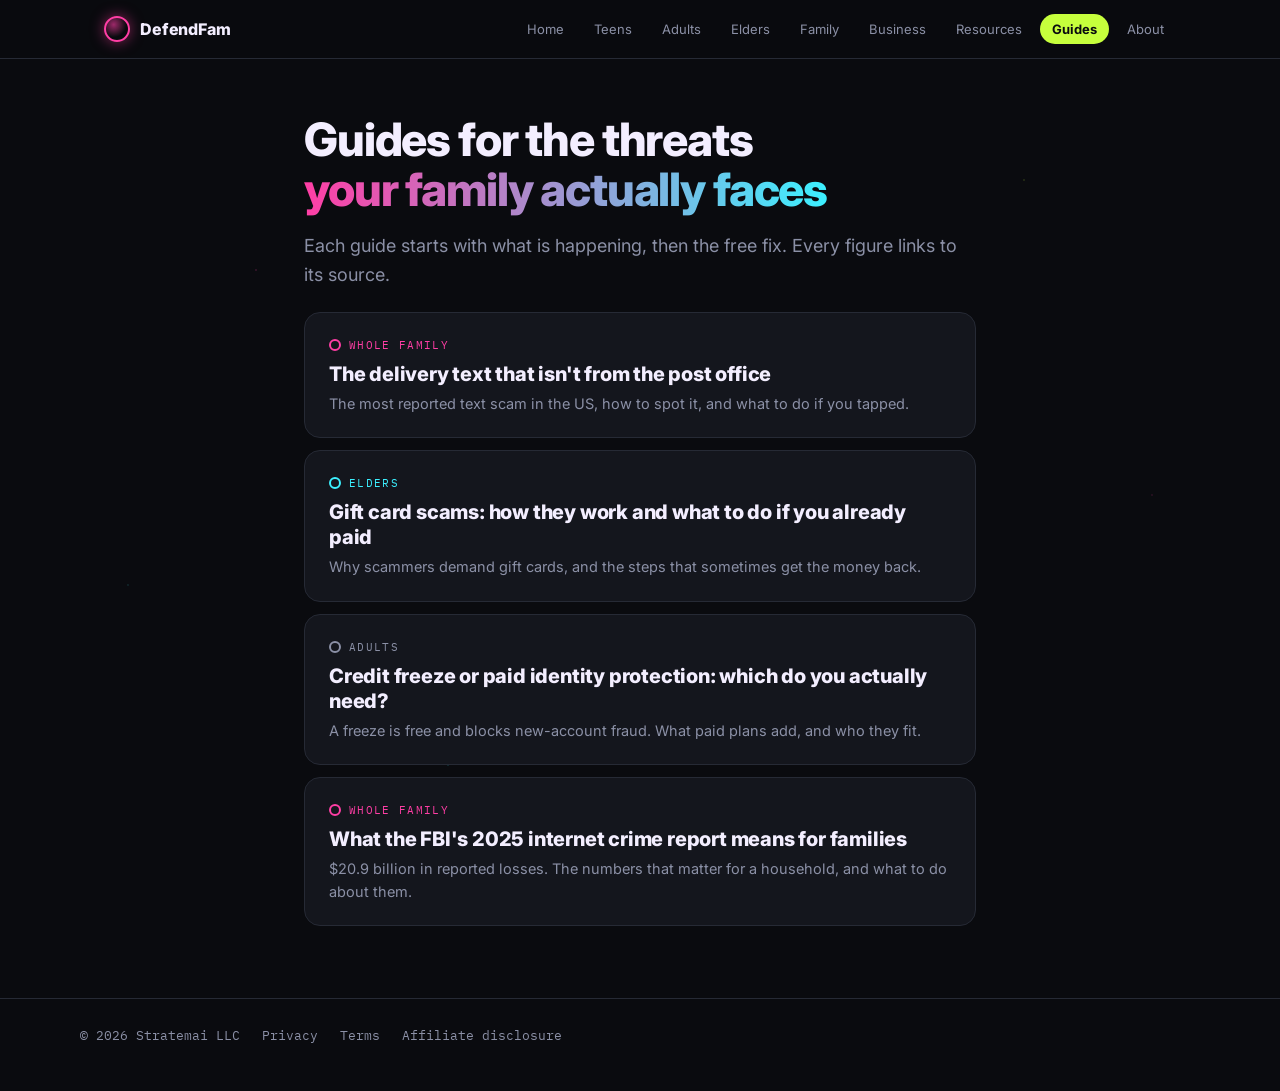
==== articles/index.html @ dbb56212 "Add guides section, About page, founder photos, nav and sitemap updates" ====
<!DOCTYPE html>
<html lang="en">
<head>
<!-- Google Tag Manager -->
<script>(function(w,d,s,l,i){w[l]=w[l]||[];w[l].push({'gtm.start':
new Date().getTime(),event:'gtm.js'});var f=d.getElementsByTagName(s)[0],
j=d.createElement(s),dl=l!='dataLayer'?'&l='+l:'';j.async=true;j.src=
'https://www.googletagmanager.com/gtm.js?id='+i+dl;f.parentNode.insertBefore(j,f);
})(window,document,'script','dataLayer','GTM-TTX3BP2R');</script>
<!-- End Google Tag Manager -->
<meta charset="UTF-8">
<meta name="viewport" content="width=device-width, initial-scale=1, viewport-fit=cover">
<title>Guides | DefendFam</title>
<meta name="description" content="Plain-language guides to the scams and identity threats targeting families, with the free fix first.">
<link rel="canonical" href="https://defendfam.com/articles/">
<meta property="og:type" content="article">
<meta property="og:site_name" content="DefendFam">
<meta property="og:title" content="Guides">
<meta property="og:description" content="Plain-language guides to the scams and identity threats targeting families, with the free fix first.">
<meta property="og:url" content="https://defendfam.com/articles/">
<meta property="og:image" content="https://defendfam.com/og-image.png">
<meta name="twitter:card" content="summary_large_image">
<link rel="preconnect" href="https://fonts.googleapis.com">
<link rel="preconnect" href="https://fonts.gstatic.com" crossorigin>
<link href="https://fonts.googleapis.com/css2?family=Inter:wght@400;500;600;700;800&family=IBM+Plex+Mono:wght@400;500;600;700&display=swap" rel="stylesheet">
<link rel="stylesheet" href="/articles/article.css">
<script type="application/ld+json">
{
 "@context": "https://schema.org",
 "@type": "CollectionPage",
 "name": "DefendFam guides",
 "url": "https://defendfam.com/articles/",
 "hasPart": [
  {
   "@type": "Article",
   "headline": "The delivery text that isn't from the post office",
   "url": "https://defendfam.com/articles/delivery-text-scams.html"
  },
  {
   "@type": "Article",
   "headline": "Gift card scams: how they work and what to do if you already paid",
   "url": "https://defendfam.com/articles/gift-card-scams.html"
  },
  {
   "@type": "Article",
   "headline": "Credit freeze or paid identity protection: which do you actually need?",
   "url": "https://defendfam.com/articles/credit-freeze-vs-identity-protection.html"
  },
  {
   "@type": "Article",
   "headline": "What the FBI's 2025 internet crime report means for families",
   "url": "https://defendfam.com/articles/fbi-2025-internet-crime-report.html"
  }
 ]
}
</script>
</head>
<body data-cat="all">
<!-- Google Tag Manager (noscript) -->
<noscript><iframe src="https://www.googletagmanager.com/ns.html?id=GTM-TTX3BP2R"
height="0" width="0" style="display:none;visibility:hidden"></iframe></noscript>
<!-- End Google Tag Manager (noscript) -->
<div class="stars" aria-hidden="true"></div>
<nav><div class="nav-inner">
  <a class="brand" href="/"><span class="visor" aria-hidden="true"></span><span class="brand-name">DefendFam</span></a>
  <div class="nav-links"><a class="nav-link" href="/">Home</a><a class="nav-link" href="/#teens">Teens</a><a class="nav-link" href="/#adults">Adults</a><a class="nav-link" href="/#elders">Elders</a><a class="nav-link" href="/#family">Family</a><a class="nav-link" href="/#business">Business</a><a class="nav-link" href="/#resources">Resources</a><a class="nav-link active" href="/articles/" aria-current="page">Guides</a><a class="nav-link" href="/about.html">About</a></div>
</div></nav>
<main>
  <h1>Guides for the threats <span class="grad">your family actually faces</span></h1>
  <p class="dek">Each guide starts with what is happening, then the free fix. Every figure links to its source.</p>
  <div class="hub-list"><a class="hub-item" data-cat="all" href="/articles/delivery-text-scams.html"><div class="tag mono"><span class="ring" aria-hidden="true"></span>Whole family</div><h2>The delivery text that isn&#x27;t from the post office</h2><p>The most reported text scam in the US, how to spot it, and what to do if you tapped.</p></a><a class="hub-item" data-cat="elders" href="/articles/gift-card-scams.html"><div class="tag mono"><span class="ring" aria-hidden="true"></span>Elders</div><h2>Gift card scams: how they work and what to do if you already paid</h2><p>Why scammers demand gift cards, and the steps that sometimes get the money back.</p></a><a class="hub-item" data-cat="adults" href="/articles/credit-freeze-vs-identity-protection.html"><div class="tag mono"><span class="ring" aria-hidden="true"></span>Adults</div><h2>Credit freeze or paid identity protection: which do you actually need?</h2><p>A freeze is free and blocks new-account fraud. What paid plans add, and who they fit.</p></a><a class="hub-item" data-cat="all" href="/articles/fbi-2025-internet-crime-report.html"><div class="tag mono"><span class="ring" aria-hidden="true"></span>Whole family</div><h2>What the FBI&#x27;s 2025 internet crime report means for families</h2><p>$20.9 billion in reported losses. The numbers that matter for a household, and what to do about them.</p></a></div>
</main>
<footer><div class="foot mono">
  <span>&copy; 2026 Stratemai LLC</span>
  <a href="/privacy.html">Privacy</a><a href="/terms.html">Terms</a><a href="/affiliate-disclosure.html">Affiliate disclosure</a>
</div></footer>
</body>
</html>
---- articles/article.css ----
/* DefendFam articles. v2 "Mission Control, no violet" tokens. */
:root{
  --space-900:#0A0B0F;--space-800:#14161D;--space-700:#1C1F28;--space-border:#262A35;
  --pink:#FF3EA5;--cyan:#3CF0FF;--lime:#C6FF3C;--cream:#F3EEFF;--muted:#8B90A6;
  --font-body:'Inter',system-ui,-apple-system,sans-serif;
  --font-mono:'IBM Plex Mono',ui-monospace,monospace;
  --cat:var(--cyan);--cat-wash:rgba(60,240,255,0.055);
  --gradient-headline:linear-gradient(90deg,var(--pink),var(--cyan));
}
body[data-cat="teens"]{--cat:var(--pink);--cat-wash:rgba(255,62,165,0.06);--gradient-headline:linear-gradient(90deg,var(--pink),var(--cream))}
body[data-cat="adults"]{--cat:var(--muted);--cat-wash:rgba(139,144,166,0.06);--gradient-headline:linear-gradient(90deg,var(--cream),var(--cream))}
body[data-cat="elders"]{--cat:var(--cyan);--cat-wash:rgba(60,240,255,0.055);--gradient-headline:linear-gradient(90deg,var(--cyan),var(--cream))}
body[data-cat="all"]{--cat:var(--cyan);--cat-wash:rgba(60,240,255,0.055);--gradient-headline:linear-gradient(90deg,var(--pink),var(--cyan))}

*{box-sizing:border-box}
html{-webkit-text-size-adjust:100%}
body{margin:0;font-family:var(--font-body);background:var(--space-900);color:var(--cream);-webkit-font-smoothing:antialiased;overflow-x:hidden;
  padding-top:env(safe-area-inset-top,0px);padding-bottom:env(safe-area-inset-bottom,0px)}
.mono{font-family:var(--font-mono)}
a{color:var(--cyan);text-decoration:underline;text-decoration-color:rgba(60,240,255,0.35);text-underline-offset:3px;overflow-wrap:anywhere}
a:hover{color:var(--lime);text-decoration-color:var(--lime)}
:focus-visible{outline:2px solid var(--lime);outline-offset:3px;border-radius:4px}
::selection{background:rgba(255,62,165,0.28)}
.stars{position:fixed;inset:0;z-index:0;pointer-events:none;background-image:
  radial-gradient(1px 1px at 20% 30%,rgba(255,62,165,0.5),transparent),
  radial-gradient(1px 1px at 60% 70%,rgba(60,240,255,0.4),transparent),
  radial-gradient(1px 1px at 80% 20%,rgba(198,255,60,0.4),transparent),
  radial-gradient(1px 1px at 35% 85%,rgba(60,240,255,0.4),transparent),
  radial-gradient(1px 1px at 90% 55%,rgba(255,62,165,0.35),transparent),
  radial-gradient(1px 1px at 10% 65%,rgba(60,240,255,0.3),transparent)}

nav{position:relative;z-index:10;border-bottom:1px solid var(--space-border);background:rgba(10,11,15,0.85);backdrop-filter:blur(10px)}
.nav-inner{max-width:1120px;margin:0 auto;padding:14px 24px;display:flex;align-items:center;justify-content:space-between;gap:12px}
.brand{display:flex;align-items:center;gap:10px;color:var(--cream);text-decoration:none}
.brand:hover{color:var(--cream)}
.visor{width:26px;height:26px;border-radius:50%;border:2px solid var(--pink);background:radial-gradient(circle at 35% 30%,rgba(255,62,165,0.6),transparent 60%);box-shadow:0 0 14px rgba(255,62,165,0.5);flex-shrink:0}
.brand-name{font-weight:800;font-size:16px;letter-spacing:-0.01em}
.nav-links{display:flex;gap:6px}
.nav-link{font-size:13px;color:var(--muted);padding:7px 12px;border-radius:20px;text-decoration:none}
.nav-link:hover{color:var(--lime)}
.nav-link.active{color:var(--space-900);background:var(--lime);font-weight:700}

main{position:relative;z-index:1;max-width:720px;margin:0 auto;padding:56px 24px 72px}
.crumb{font-size:12px;color:var(--muted);margin-bottom:28px}
.crumb a{color:var(--muted);text-decoration:none}
.crumb a:hover{color:var(--lime)}

.tag{display:inline-flex;align-items:center;gap:8px;font-size:11px;letter-spacing:0.12em;text-transform:uppercase;color:var(--cat);margin-bottom:18px}
.tag .ring{width:12px;height:12px;border-radius:50%;border:2px solid var(--cat)}
h1{font-size:clamp(32px,6vw,46px);font-weight:800;letter-spacing:-0.025em;line-height:1.08;margin:0 0 18px;text-wrap:balance}
h1 .grad{background:var(--gradient-headline);-webkit-background-clip:text;background-clip:text;color:transparent}
.dek{font-size:18px;line-height:1.6;color:var(--muted);margin:0 0 22px;max-width:60ch}
.byline{font-size:12px;color:var(--muted);display:flex;flex-wrap:wrap;gap:6px 18px;padding-bottom:28px;border-bottom:1px solid var(--space-border);margin-bottom:36px}

/* The short version: the one loud element on the page */
.readout{position:relative;background:var(--space-800);border:1px solid var(--space-border);border-top:2px solid var(--cat);border-radius:14px;padding:22px 24px;margin:0 0 44px;
  background-image:radial-gradient(circle at 0% 0%,var(--cat-wash),transparent 60%)}
.readout-label{font-size:10.5px;letter-spacing:0.1em;text-transform:uppercase;color:var(--cat);margin-bottom:10px}
.readout p{font-size:16px;line-height:1.6;margin:0}
.readout p+p{margin-top:10px}

article h2{font-size:24px;font-weight:800;letter-spacing:-0.015em;line-height:1.25;margin:48px 0 14px}
article h3{font-size:17px;font-weight:700;margin:28px 0 8px}
article p,article li{font-size:16.5px;line-height:1.72;color:#DCD8E8}
article p{margin:0 0 18px}
article strong{color:var(--cream)}
article ul{padding-left:20px;margin:0 0 18px}
article li{margin-bottom:8px}

/* Real sequences only */
ol.steps{list-style:none;counter-reset:s;padding:0;margin:0 0 24px}
ol.steps>li{counter-increment:s;position:relative;padding:18px 20px 18px 62px;background:var(--space-800);border:1px solid var(--space-border);border-radius:12px;margin-bottom:10px}
ol.steps>li::before{content:counter(s);position:absolute;left:18px;top:17px;width:28px;height:28px;border-radius:50%;border:2px solid var(--cat);display:flex;align-items:center;justify-content:center;font-family:var(--font-mono);font-size:13px;font-weight:600;color:var(--cat)}
ol.steps>li p{margin:4px 0 0;font-size:15.5px}
ol.steps>li strong{font-size:16px}

.stat{display:grid;grid-template-columns:repeat(auto-fit,minmax(150px,1fr));gap:1px;background:var(--space-border);border:1px solid var(--space-border);border-radius:14px;overflow:hidden;margin:8px 0 14px}
.stat>div{background:var(--space-800);padding:18px 20px}
.stat .k{font-family:var(--font-mono);font-size:10.5px;letter-spacing:0.1em;text-transform:uppercase;color:var(--muted);margin-bottom:6px}
.stat .v{font-family:var(--font-mono);font-size:24px;font-weight:700;letter-spacing:-0.02em;color:var(--cream)}
.stat-src{font-size:12.5px;color:var(--muted);margin:0 0 28px}

.note{border-left:2px solid var(--space-border);padding:2px 0 2px 16px;color:var(--muted)}
.note p{color:var(--muted);font-size:15px}

.links{display:flex;flex-wrap:wrap;gap:8px;margin:4px 0 22px}
.links a{display:inline-block;font-size:13.5px;padding:8px 13px;border:1px solid var(--space-border);border-radius:8px;background:var(--space-700);color:var(--cream);text-decoration:none}
.links a:hover{border-color:var(--lime);color:var(--cream)}

.sources{margin-top:56px;padding-top:24px;border-top:1px solid var(--space-border)}
.sources h2{font-size:12px;font-family:var(--font-mono);letter-spacing:0.12em;text-transform:uppercase;color:var(--muted);margin:0 0 14px;font-weight:600}
.sources ol{padding-left:18px;margin:0}
.sources li{font-size:13.5px;line-height:1.55;color:var(--muted);margin-bottom:8px}
.disclosure{font-size:13px;color:var(--muted);margin-top:20px}

.related{margin-top:40px}
.related h2{font-size:12px;font-family:var(--font-mono);letter-spacing:0.12em;text-transform:uppercase;color:var(--muted);margin:0 0 14px;font-weight:600}
.related a{display:block;padding:16px 18px;background:var(--space-800);border:1px solid var(--space-border);border-radius:12px;margin-bottom:10px;color:var(--cream);text-decoration:none;font-weight:600;font-size:15px}
.related a:hover{border-color:var(--lime)}
.related a span{display:block;font-weight:400;font-size:13.5px;color:var(--muted);margin-top:4px}

/* Hub */
.hub-list{display:grid;gap:12px;margin-top:8px}
.hub-item{display:block;background:var(--space-800);border:1px solid var(--space-border);border-radius:16px;padding:22px 24px;text-decoration:none;color:var(--cream);transition:border-color .15s}
.hub-item:hover{border-color:var(--lime);color:var(--cream)}
.hub-item .tag{margin-bottom:10px}
.hub-item h2{font-size:20px;font-weight:800;letter-spacing:-0.01em;margin:0 0 6px;line-height:1.25}
.hub-item p{font-size:14.5px;line-height:1.55;color:var(--muted);margin:0}
.hub-item[data-cat="elders"]{--cat:var(--cyan)}
.hub-item[data-cat="adults"]{--cat:var(--muted)}
.hub-item[data-cat="teens"]{--cat:var(--pink)}
.hub-item[data-cat="all"]{--cat:var(--pink)}

footer{position:relative;z-index:1;border-top:1px solid var(--space-border);padding:28px 24px 48px}
.foot{max-width:1120px;margin:0 auto;display:flex;flex-wrap:wrap;gap:10px 22px;font-size:12.5px;color:var(--muted)}
.foot a{color:var(--muted);text-decoration:none}
.foot a:hover{color:var(--lime)}

@media (max-width:560px){
  main{padding:36px 20px 56px}
  .nav-inner{padding:12px 16px}
  .nav-link{padding:6px 10px}
  ol.steps>li{padding:16px 16px 16px 54px}
  ol.steps>li::before{left:14px}
  .stat{grid-template-columns:1fr 1fr}
  .stat>div:last-child:nth-child(odd){grid-column:1/-1}
}
@media (prefers-reduced-motion:reduce){*{transition:none!important}}
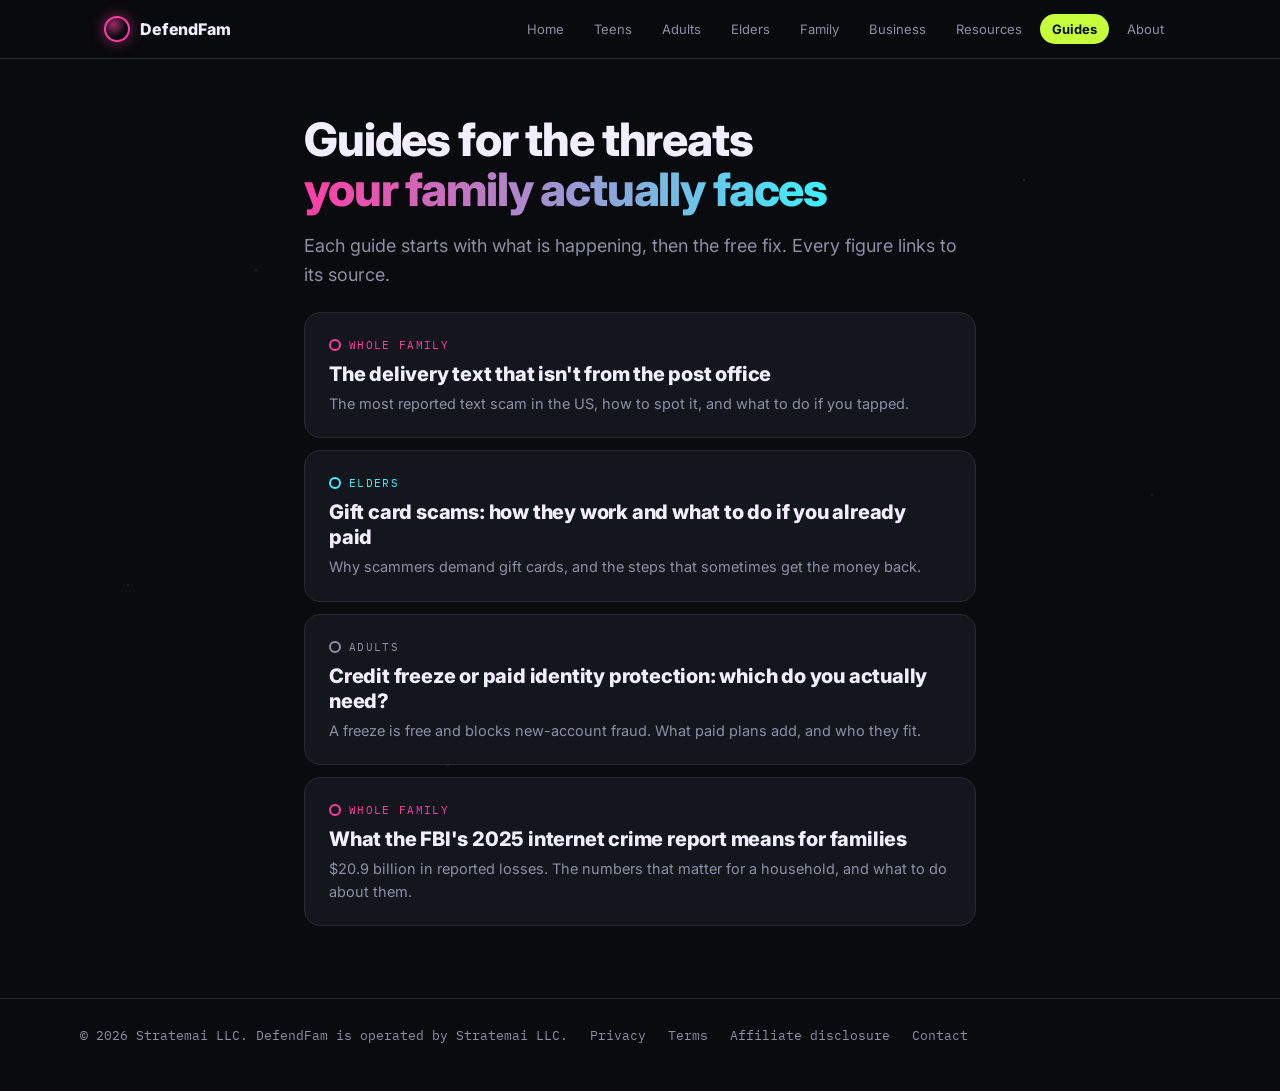
==== commit 36302f34: "Footer operator line, contact links, persona tags" ====
--- a/articles/index.html
+++ b/articles/index.html
@@ -71,8 +71,8 @@
   <div class="hub-list"><a class="hub-item" data-cat="all" href="/articles/delivery-text-scams.html"><div class="tag mono"><span class="ring" aria-hidden="true"></span>Whole family</div><h2>The delivery text that isn&#x27;t from the post office</h2><p>The most reported text scam in the US, how to spot it, and what to do if you tapped.</p></a><a class="hub-item" data-cat="elders" href="/articles/gift-card-scams.html"><div class="tag mono"><span class="ring" aria-hidden="true"></span>Elders</div><h2>Gift card scams: how they work and what to do if you already paid</h2><p>Why scammers demand gift cards, and the steps that sometimes get the money back.</p></a><a class="hub-item" data-cat="adults" href="/articles/credit-freeze-vs-identity-protection.html"><div class="tag mono"><span class="ring" aria-hidden="true"></span>Adults</div><h2>Credit freeze or paid identity protection: which do you actually need?</h2><p>A freeze is free and blocks new-account fraud. What paid plans add, and who they fit.</p></a><a class="hub-item" data-cat="all" href="/articles/fbi-2025-internet-crime-report.html"><div class="tag mono"><span class="ring" aria-hidden="true"></span>Whole family</div><h2>What the FBI&#x27;s 2025 internet crime report means for families</h2><p>$20.9 billion in reported losses. The numbers that matter for a household, and what to do about them.</p></a></div>
 </main>
 <footer><div class="foot mono">
-  <span>&copy; 2026 Stratemai LLC</span>
-  <a href="/privacy.html">Privacy</a><a href="/terms.html">Terms</a><a href="/affiliate-disclosure.html">Affiliate disclosure</a>
+  <span>&copy; 2026 Stratemai LLC. DefendFam is operated by Stratemai LLC.</span>
+  <a href="/privacy.html">Privacy</a><a href="/terms.html">Terms</a><a href="/affiliate-disclosure.html">Affiliate disclosure</a><a href="mailto:contact@defendfam.com">Contact</a>
 </div></footer>
 </body>
 </html>
